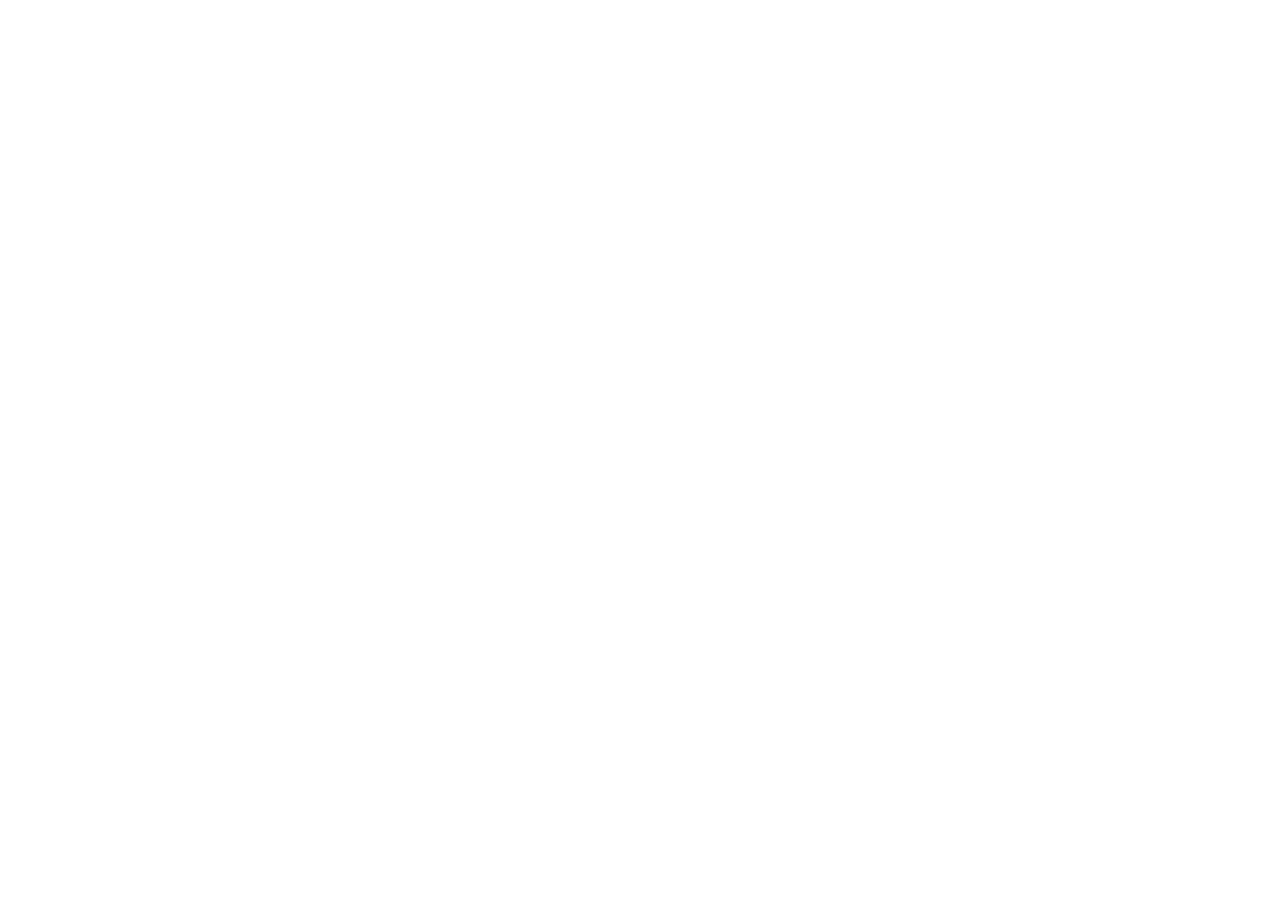
==== src/index.html @ 9a0e994e "Implement Game" ====
<!DOCTYPE html>
<html lang="en">
<head>
    <meta charset="UTF-8">
    <title>Checkers Game</title>
    <link rel="stylesheet" href="Style.css">
    <link rel="stylesheet" href="normalize.css">
</head>
<body>
<main>
    <div></div>
    <table>
        <tr>
            <td class="no"></td>
            <td><p class="red" id="0"></p></td>
            <td class="no"></td>
            <td><p class="red" id="1"></p></td>
            <td class="no"></td>
            <td><p class="red" id="2"></p></td>
            <td class="no"></td>
            <td><p class="red" id="3"></p></td>
        </tr>
        <tr>
            <td><p class="red" id="4"></p></td>
            <td class="no"></td>
            <td><p class="red" id="5"></p></td>
            <td class="no"></td>
            <td><p class="red" id="6"></p></td>
            <td class="no"></td>
            <td><p class="red" id="7"></p></td>
            <td class="no"></td>
        </tr>
        <tr>
            <td class="no"></td>
            <td><p class="red" id="8"></p></td>
            <td class="no"></td>
            <td><p class="red" id="9"></p></td>
            <td class="no"></td>
            <td><p class="red" id="10"></p></td>
            <td class="no"></td>
            <td><p class="red" id="11"></p></td>
        </tr>
        <tr>
            <td></td>
            <td class="no"></td>
            <td></td>
            <td class="no"></td>
            <td></td>
            <td class="no"></td>
            <td></td>
            <td class="no"></td>
        </tr>
        <tr>
            <td class="no"></td>
            <td></td>
            <td class="no"></td>
            <td></td>
            <td class="no"></td>
            <td></td>
            <td class="no"></td>
            <td></td>
        </tr>
        <tr>
            <td><span class="black" id="12"></span></td>
            <td class="no"></td>
            <td><span class="black" id="13"></span></td>
            <td class="no"></td>
            <td><span class="black" id="14"></span></td>
            <td class="no"></td>
            <td><span class="black" id="15"></span></td>
            <td class="no"></td>
        </tr>
        <tr>
            <td class="no"></td>
            <td><span class="black" id="16"></span></td>
            <td class="no"></td>
            <td><span class="black" id="17"></span></td>
            <td class="no"></td>
            <td><span class="black" id="18"></span></td>
            <td class="no"></td>
            <td><span class="black" id="19"></span></td>
        </tr>
        <tr>
            <td><span class="black" id="20"></span></td>
            <td class="no"></td>
            <td><span class="black" id="21"></span></td>
            <td class="no">
            <td><span class="black" id="22"></span></td>
            <td class="no"></td>
            <td><span class="black" id="23"></span></td>
            <td class="no"></td>
        </tr>
    </table>
</main>
</body>
<script src="Script.js"></script>
</html>
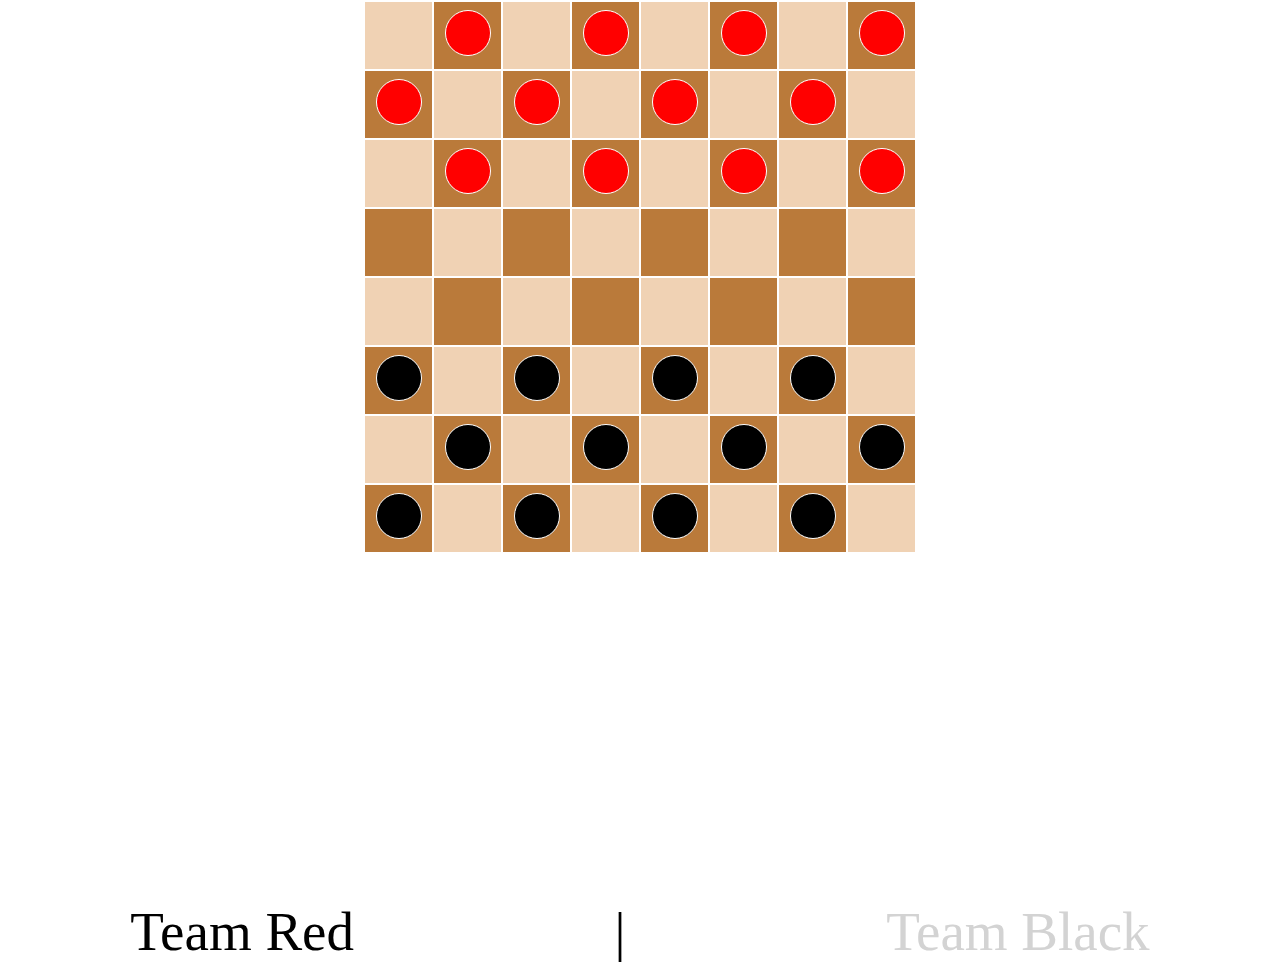
==== commit 7fd3edc4: "Aded css to Checkers" ====
--- a/src/index.html
+++ b/src/index.html
@@ -61,37 +61,42 @@
             <td></td>
         </tr>
         <tr>
-            <td><span class="black" id="12"></span></td>
+            <td><p class="black" id="12"></p></td>
             <td class="no"></td>
-            <td><span class="black" id="13"></span></td>
+            <td><p class="black" id="13"></p></td>
             <td class="no"></td>
-            <td><span class="black" id="14"></span></td>
+            <td><p class="black" id="14"></p></td>
             <td class="no"></td>
-            <td><span class="black" id="15"></span></td>
+            <td><p class="black" id="15"></p></td>
             <td class="no"></td>
         </tr>
         <tr>
             <td class="no"></td>
-            <td><span class="black" id="16"></span></td>
+            <td><p class="black" id="16"></p></td>
             <td class="no"></td>
-            <td><span class="black" id="17"></span></td>
+            <td><p class="black" id="17"></p></td>
             <td class="no"></td>
-            <td><span class="black" id="18"></span></td>
+            <td><p class="black" id="18"></p></td>
             <td class="no"></td>
-            <td><span class="black" id="19"></span></td>
+            <td><p class="black" id="19"></p></td>
         </tr>
         <tr>
-            <td><span class="black" id="20"></span></td>
+            <td><p class="black" id="20"></p></td>
             <td class="no"></td>
-            <td><span class="black" id="21"></span></td>
+            <td><p class="black" id="21"></p></td>
             <td class="no">
-            <td><span class="black" id="22"></span></td>
+            <td><p class="black" id="22"></p></td>
             <td class="no"></td>
-            <td><span class="black" id="23"></span></td>
+            <td><p class="black" id="23"></p></td>
             <td class="no"></td>
         </tr>
     </table>
 </main>
+<div class="red-text">
+    <div class="">Team Red</div>
+    <p class="rular">|</p>
+    <div class="black-text">Team Black</div>
+</div>
 </body>
 <script src="Script.js"></script>
 </html>--- a/src/Style.css
+++ b/src/Style.css
@@ -0,0 +1,72 @@
+* {
+    margin: auto;
+}
+
+main {
+    display: flex;
+    flex-direction: column;
+    justify-content: space-between;
+    align-items: center;
+    height: 100vh;
+}
+
+div {
+    display: flex;
+    justify-content: space-between;
+}
+.no {
+    background-color: #F0D2B4;
+}
+
+td {
+    text-align: center;
+    background-color: #BA7A3A;
+    width: 65px;
+    height: 65px;
+}
+.black {
+    width: 20px;
+    height: 20px;
+    padding: 12px;
+    background-color: black;
+    border: 1px solid white;
+    border-radius: 50px;
+}
+
+.red {
+    width: 20px;
+    height: 20px;
+    padding: 12px;
+    background-color: red;
+    border: 1px solid white;
+    border-radius: 50px;
+}
+
+p {
+    display: inline-block;
+}
+
+.dis {
+    margin: 0;
+    width: 100%;
+}
+
+.red-text {
+    text-align: center;
+    color: black;
+    font-family: "open sans";
+    font-size: 55px;
+}
+
+.black-text {
+    text-align: center;
+    font-family: "open sans";
+    font-size: 55px;
+    color: lightgray;
+}
+
+#rular {
+    font-size: 90px;
+    margin-left: 15px;
+    margin-right: 15px;
+}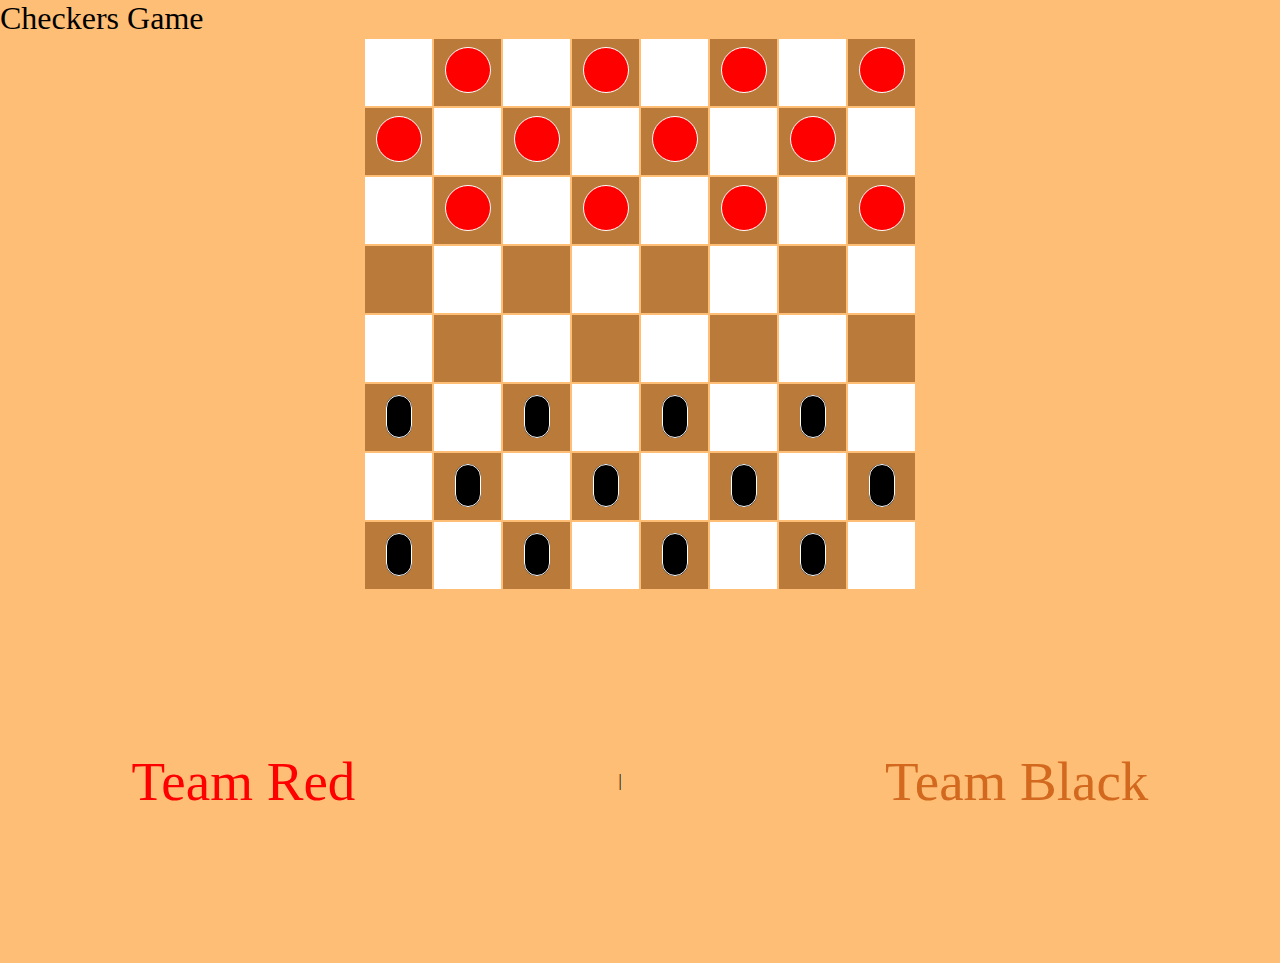
==== commit ece9283b: "Aded JS" ====
--- a/src/index.html
+++ b/src/index.html
@@ -8,7 +8,7 @@
 </head>
 <body>
 <main>
-    <div></div>
+    <div class="div">Checkers Game</div>
     <table>
         <tr>
             <td class="no"></td>
@@ -61,39 +61,39 @@
             <td></td>
         </tr>
         <tr>
-            <td><p class="black" id="12"></p></td>
+            <td><span class="black" id="12"></span></td>
             <td class="no"></td>
-            <td><p class="black" id="13"></p></td>
+            <td><span class="black" id="13"></span></td>
             <td class="no"></td>
-            <td><p class="black" id="14"></p></td>
+            <td><span class="black" id="14"></span></td>
             <td class="no"></td>
-            <td><p class="black" id="15"></p></td>
+            <td><span class="black" id="15"></span></td>
             <td class="no"></td>
         </tr>
         <tr>
             <td class="no"></td>
-            <td><p class="black" id="16"></p></td>
+            <td><span class="black" id="16"></span></td>
             <td class="no"></td>
-            <td><p class="black" id="17"></p></td>
+            <td><span class="black" id="17"></span></td>
             <td class="no"></td>
-            <td><p class="black" id="18"></p></td>
+            <td><span class="black" id="18"></span></td>
             <td class="no"></td>
-            <td><p class="black" id="19"></p></td>
+            <td><span class="black" id="19"></span></td>
         </tr>
         <tr>
-            <td><p class="black" id="20"></p></td>
+            <td><span class="black" id="20"></span></td>
             <td class="no"></td>
-            <td><p class="black" id="21"></p></td>
+            <td><span class="black" id="21"></span></td>
             <td class="no">
-            <td><p class="black" id="22"></p></td>
+            <td><span class="black" id="22"></span></td>
             <td class="no"></td>
-            <td><p class="black" id="23"></p></td>
+            <td><span class="black" id="23"></span></td>
             <td class="no"></td>
         </tr>
     </table>
 </main>
-<div class="red-text">
-    <div class="">Team Red</div>
+<div class="test">
+    <div class="red-text">Team Red</div>
     <p class="rular">|</p>
     <div class="black-text">Team Black</div>
 </div>
--- a/src/Style.css
+++ b/src/Style.css
@@ -1,7 +1,16 @@
 * {
     margin: auto;
 }
-
+body{
+    background-color: #ffbe76;
+}
+.div{
+    position: relative;
+    text-align: center;
+    font-size: 2em;
+    font-family: cursive;
+    color: black;
+}
 main {
     display: flex;
     flex-direction: column;
@@ -15,7 +24,7 @@
     justify-content: space-between;
 }
 .no {
-    background-color: #F0D2B4;
+    background-color: white;
 }
 
 td {
@@ -51,9 +60,14 @@
     width: 100%;
 }
 
+.test{
+    position: relative;
+    bottom: 150px;
+}
+
 .red-text {
     text-align: center;
-    color: black;
+    color: red;
     font-family: "open sans";
     font-size: 55px;
 }
@@ -62,11 +76,21 @@
     text-align: center;
     font-family: "open sans";
     font-size: 55px;
-    color: lightgray;
+    color: chocolate;
 }
 
 #rular {
     font-size: 90px;
     margin-left: 15px;
     margin-right: 15px;
-}+    color: black;
+
+}
+
+.king.red {
+    background-color: orange;
+}
+
+.king.black {
+    background-color: purple;
+}
